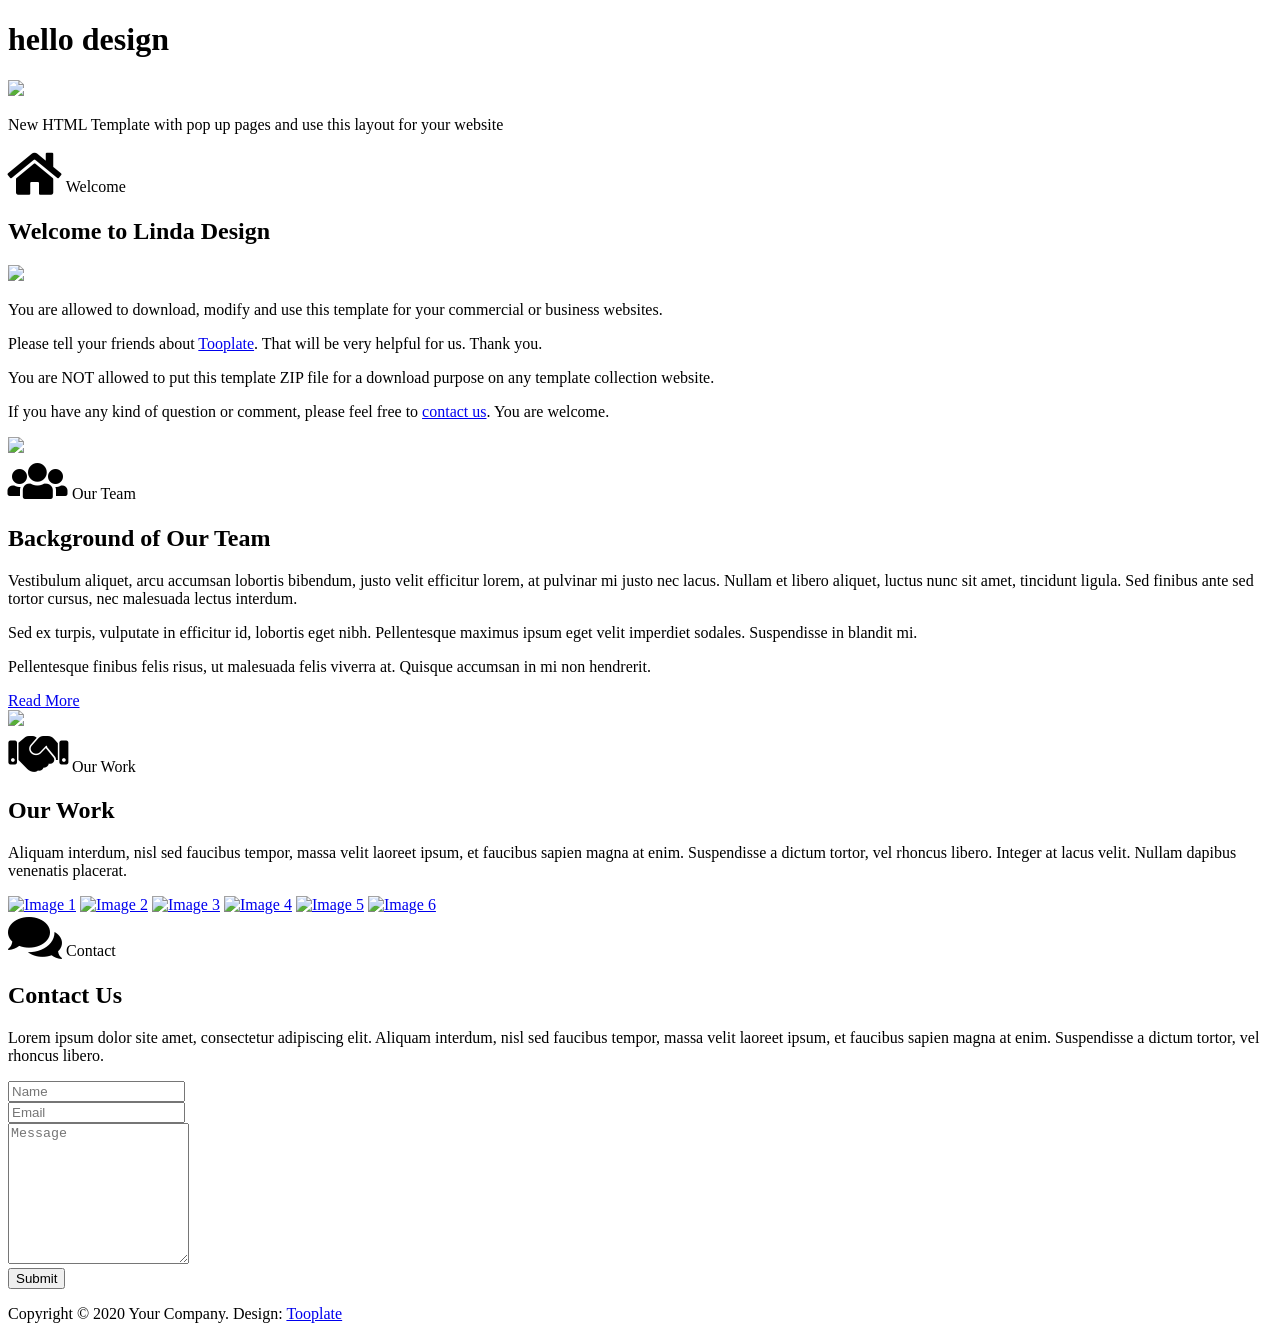
==== index.html @ 78872b26 "hi" ====
<!DOCTYPE html>
<html lang="en">
<head>
    <meta charset="utf-8">
    <meta name="viewport" content="width=device-width, initial-scale=1">

    <title>Pop HTML CSS Template</title>
<!--

Template 2097 Pop

https://www.tooplate.com/view/2097-pop

-->
    <!-- load CSS -->
    <link rel="stylesheet" href="https://fonts.googleapis.com/css?family=Open+Sans:300">  <!-- Google web font "Open Sans" -->
    <link rel="stylesheet" href="css/bootstrap.min.css">                                  <!-- https://getbootstrap.com/ -->
    <link rel="stylesheet" href="fontawesome/css/fontawesome-all.min.css">                <!-- https://fontawesome.com/ -->
    <link rel="stylesheet" type="text/css" href="slick/slick.css"/>                       <!-- http://kenwheeler.github.io/slick/ -->
    <link rel="stylesheet" type="text/css" href="slick/slick-theme.css"/>
    <link rel="stylesheet" href="css/tooplate-style.css">                               <!-- Templatemo style -->

    <script>document.documentElement.className="js";var supportsCssVars=function(){var e,t=document.createElement("style");return t.innerHTML="root: { --tmp-var: bold; }",document.head.appendChild(t),e=!!(window.CSS&&window.CSS.supports&&window.CSS.supports("font-weight","var(--tmp-var)")),t.parentNode.removeChild(t),e};supportsCssVars()||alert("Please view this in a modern browser such as latest version of Chrome or Microsoft Edge.");</script>
    
</head>

<body>
    <div id="tm-bg"></div>
    <div id="tm-wrap">
        <div class="tm-main-content">
            <div class="container tm-site-header-container">
                <div class="row">
                    <div class="col-sm-12 col-md-6 col-lg-6 col-md-col-xl-6 mb-md-0 mb-sm-4 mb-4 tm-site-header-col">
                        <div class="tm-site-header">
                            <h1 class="mb-4">hello design</h1>
                            <img src="img/underline.png" class="img-fluid mb-4">
                            <p>New HTML Template with pop up pages and use this layout for your website</p>        
                        </div>                        
                    </div>
                    <div class="col-sm-12 col-md-6 col-lg-6 col-xl-6">
                        <div class="content">
                            <div class="grid">
                                <div class="grid__item" id="home-link">
                                    <div class="product">
                                        <div class="tm-nav-link">
                                            <i class="fas fa-home fa-3x tm-nav-icon"></i>
                                            <span class="tm-nav-text">Welcome</span>
                                            <div class="product__bg"></div>        
                                        </div>                                    
                                        <div class="product__description">
                                            <div class="row mb-3">
                                                <div class="col-12">
                                                    <h2 class="tm-page-title">Welcome to Linda Design</h2>        
                                                </div>
                                            </div>                                        
                                            <div class="row">
                                                <div class="col-sm-12 col-md-6 col-lg-6 col-xl-6">
                                                    <img src="img/welcome-1.jpg" class="img-fluid mb-3">
                                                    <p>You are allowed to download, modify and use this template for your commercial or business websites. </p>
                                                    <p>Please tell your friends about <a rel="nofollow" href="https://fb.com/tooplate" target="_parent">Tooplate</a>. That will be very helpful for us. Thank you.</p>    
                                                </div>
                                                <div class="col-sm-12 col-md-6 col-lg-6 col-xl-6">
                                                    <p>You are NOT allowed to put this template ZIP file for a download purpose on any template collection website.</p>
                                                    <p>If you have any kind of question or comment, please feel free to <a rel="nofollow" href="https://www.tooplate.com/contact" target="_parent">contact us</a>. You are welcome.</p>
                                                    <img src="img/welcome-2.jpg" class="img-fluid">
                                                </div>                                        
                                            </div>
                                            
                                        </div>
                                    </div>
                                </div>

                                <div class="grid__item" id="team-link">
                                    <div class="product">
                                        <div class="tm-nav-link">
                                            <i class="fas fa-users fa-3x tm-nav-icon"></i>
                                            <span class="tm-nav-text">Our Team</span>
                                            <div class="product__bg"></div>            
                                        </div>                                     
                                        <div class="product__description">
                                            <div class="p-sm-4 p-2">
                                                <div class="row mb-3">
                                                    <div class="col-12">
                                                        <h2 class="tm-page-title">Background of Our Team</h2>        
                                                    </div>
                                                </div>
                                                <div class="row tm-reverse-sm">
                                                    <div class="col-sm-12 col-md-8 col-lg-8 col-xl-8">
                                                        <p class="mb-4">Vestibulum aliquet, arcu accumsan lobortis bibendum, justo velit efficitur lorem, at pulvinar mi justo nec lacus. Nullam et libero aliquet, luctus nunc sit amet, tincidunt ligula. Sed finibus ante sed tortor cursus, nec malesuada lectus interdum.</p>
                                                        <p class="mb-4">Sed ex turpis, vulputate in efficitur id, lobortis eget nibh. Pellentesque maximus ipsum eget velit imperdiet sodales. Suspendisse in blandit mi.</p>
                                                        <p class="mb-5">Pellentesque finibus felis risus, ut malesuada felis viverra at. Quisque accumsan in mi non hendrerit.</p>
                                                        <a href="#" class="btn tm-btn-gray">Read More</a>        
                                                    </div>                                                
                                                    <div class="col-sm-12 col-md-4 col-lg-4 col-xl-4 mb-lg-0 mb-sm-4 mb-4">
                                                        <img src="img/team.jpg" class="img-fluid">
                                                    </div>
                                                </div>
                                            </div>
                                        </div>
                                    </div>
                                </div>

                                <div class="grid__item">
                                    <div class="product">
                                        <div class="tm-nav-link">
                                            <i class="fas fa-handshake fa-3x tm-nav-icon"></i>
                                            <span class="tm-nav-text">Our Work</span>
                                            <div class="product__bg"></div>             
                                        </div>                                                                 
                                        <div class="product__description">
                                            <div class="p-sm-4 p-2">
                                                <div class="row mb-3">
                                                    <div class="col-12">
                                                        <h2 class="tm-page-title">Our Work</h2>        
                                                    </div>
                                                </div>
                                                <div class="row mb-3">
                                                    <div class="col-12">
                                                        <p>Aliquam interdum, nisl sed faucibus tempor, massa velit laoreet ipsum, et faucibus sapien magna at enim. Suspendisse a dictum tortor, vel rhoncus libero. Integer at lacus velit. Nullam dapibus venenatis placerat.</p>
                                                    </div>
                                                </div>
                                                <div class="row">
                                                    <div class="col-12">
                                                        <div class="p-sm-4 p-2 tm-img-container">
                                                            <div class="tm-img-slider" id="tmImgSlider">
                                                              <a href="#" class="tm-slider-img-link"><img src="img/gallery-img-01-tn.jpg" alt="Image 1" class="img-fluid tm-slider-img"></a>
                                                              <a href="#" class="tm-slider-img-link"><img src="img/gallery-img-02-tn.jpg" alt="Image 2" class="img-fluid tm-slider-img"></a>
                                                              <a href="#" class="tm-slider-img-link"><img src="img/gallery-img-03-tn.jpg" alt="Image 3" class="img-fluid tm-slider-img"></a>
                                                              <a href="#" class="tm-slider-img-link"><img src="img/gallery-img-04-tn.jpg" alt="Image 4" class="img-fluid tm-slider-img"></a>
                                                              <a href="#" class="tm-slider-img-link"><img src="img/gallery-img-05-tn.jpg" alt="Image 5" class="img-fluid tm-slider-img"></a>
                                                              <a href="#" class="tm-slider-img-link"><img src="img/gallery-img-06-tn.jpg" alt="Image 6" class="img-fluid tm-slider-img"></a>
                                                            </div>
                                                        </div>  
                                                    </div>
                                                </div>
                                            </div>
                                        </div>       
                                    </div>
                                </div>

                                <div class="grid__item">
                                    <div class="product">
                                        <div class="tm-nav-link">
                                            <i class="fas fa-comments fa-3x tm-nav-icon"></i>
                                            <span class="tm-nav-text">Contact</span>
                                            <div class="product__bg"></div>             
                                        </div>                                                              
                                        <div class="product__description">
                                            <div class="pt-sm-4 pb-sm-4 pl-sm-5 pr-sm-5 pt-2 pb-2 pl-3 pr-3">
                                                <div class="row mb-3">
                                                    <div class="col-12">
                                                        <h2 class="tm-page-title">Contact Us</h2>        
                                                    </div>
                                                </div>
                                                <div class="row mb-4">
                                                    <div class="col-12">
                                                        <p>Lorem ipsum dolor site amet, consectetur adipiscing elit. Aliquam interdum, nisl sed faucibus tempor, massa velit laoreet ipsum, et faucibus sapien magna at enim. Suspendisse a dictum tortor, vel rhoncus libero.</p>
                                                    </div>
                                                </div>
                                                <div class="row">
                                                    <div class="col-12">
                                                        <form action="index.html" method="post" class="contact-form">
                                                            <div class="row">
                                                                <div class="form-group col-md-6 col-lg-6 col-xl-6">
                                                                  <input type="text" id="contact_name" name="contact_name" class="form-control" placeholder="Name"  required/>
                                                                </div>
                                                                <div class="form-group col-md-6 col-lg-6 col-xl-6 tm-col-email">
                                                                  <input type="email" id="contact_email" name="contact_email" class="form-control" placeholder="Email"  required/>
                                                                </div>
                                                            </div>                                                        
                                                            <div class="form-group">
                                                              <textarea id="contact_message" name="contact_message" class="form-control" rows="9" placeholder="Message" required></textarea>
                                                            </div>
                                                            <button type="submit" class="btn btn-primary tm-btn-submit">Submit</button>
                                                        </form>
                                                    </div>
                                                </div>
                                            </div>                                            
                                        </div>
                                    </div>
                                </div>
                            </div> 
                        </div>                       
                    </div>
                </div>                
            </div>
            <footer>
                <p class="small tm-copyright-text">Copyright &copy; <span class="tm-current-year">2020</span> Your Company. 
                
                Design: <a rel="nofollow" href="https://www.tooplate.com" class="tm-text-highlight">Tooplate</a></p>
            </footer>
        </div> <!-- .tm-main-content -->  
    </div>
    <!-- load JS -->
    <script src="js/jquery-3.2.1.slim.min.js"></script>         <!-- https://jquery.com/ -->    
    <script src="slick/slick.min.js"></script>                  <!-- http://kenwheeler.github.io/slick/ -->  
    <script src="js/anime.min.js"></script>                     <!-- http://animejs.com/ -->
    <script src="js/main.js"></script>  
    <script>      

        function setupFooter() {
            var pageHeight = $('.tm-site-header-container').height() + $('footer').height() + 100;

            var main = $('.tm-main-content');

            if($(window).height() < pageHeight) {
                main.addClass('tm-footer-relative');
            }
            else {
                main.removeClass('tm-footer-relative');   
            }
        }

        /* DOM is ready
        ------------------------------------------------*/
        $(function(){

            setupFooter();

            $(window).resize(function(){
                setupFooter();
            });

            $('.tm-current-year').text(new Date().getFullYear());  // Update year in copyright           
        });

    </script>             

</body>
</html>
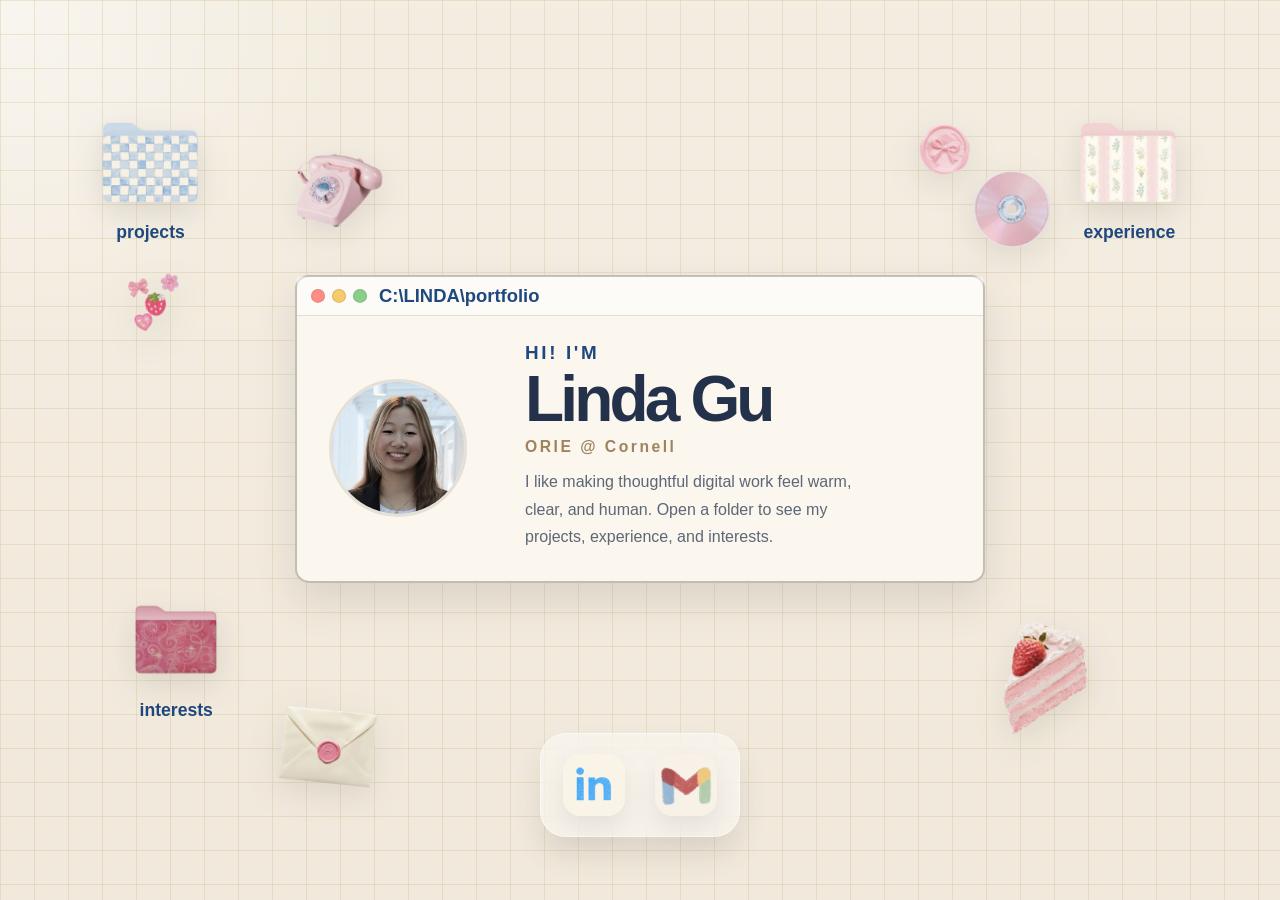
==== commit 617667ae: "initial save" ====
--- a/index.html
+++ b/index.html
@@ -1,230 +1,99 @@
-<!DOCTYPE html>
-<html lang="en">
-<head>
-    <meta charset="utf-8">
-    <meta name="viewport" content="width=device-width, initial-scale=1">
-
-    <title>Pop HTML CSS Template</title>
-<!--
-
-Template 2097 Pop
-
-https://www.tooplate.com/view/2097-pop
-
--->
-    <!-- load CSS -->
-    <link rel="stylesheet" href="https://fonts.googleapis.com/css?family=Open+Sans:300">  <!-- Google web font "Open Sans" -->
-    <link rel="stylesheet" href="css/bootstrap.min.css">                                  <!-- https://getbootstrap.com/ -->
-    <link rel="stylesheet" href="fontawesome/css/fontawesome-all.min.css">                <!-- https://fontawesome.com/ -->
-    <link rel="stylesheet" type="text/css" href="slick/slick.css"/>                       <!-- http://kenwheeler.github.io/slick/ -->
-    <link rel="stylesheet" type="text/css" href="slick/slick-theme.css"/>
-    <link rel="stylesheet" href="css/tooplate-style.css">                               <!-- Templatemo style -->
-
-    <script>document.documentElement.className="js";var supportsCssVars=function(){var e,t=document.createElement("style");return t.innerHTML="root: { --tmp-var: bold; }",document.head.appendChild(t),e=!!(window.CSS&&window.CSS.supports&&window.CSS.supports("font-weight","var(--tmp-var)")),t.parentNode.removeChild(t),e};supportsCssVars()||alert("Please view this in a modern browser such as latest version of Chrome or Microsoft Edge.");</script>
-    
-</head>
-
-<body>
-    <div id="tm-bg"></div>
-    <div id="tm-wrap">
-        <div class="tm-main-content">
-            <div class="container tm-site-header-container">
-                <div class="row">
-                    <div class="col-sm-12 col-md-6 col-lg-6 col-md-col-xl-6 mb-md-0 mb-sm-4 mb-4 tm-site-header-col">
-                        <div class="tm-site-header">
-                            <h1 class="mb-4">hello design</h1>
-                            <img src="img/underline.png" class="img-fluid mb-4">
-                            <p>New HTML Template with pop up pages and use this layout for your website</p>        
-                        </div>                        
-                    </div>
-                    <div class="col-sm-12 col-md-6 col-lg-6 col-xl-6">
-                        <div class="content">
-                            <div class="grid">
-                                <div class="grid__item" id="home-link">
-                                    <div class="product">
-                                        <div class="tm-nav-link">
-                                            <i class="fas fa-home fa-3x tm-nav-icon"></i>
-                                            <span class="tm-nav-text">Welcome</span>
-                                            <div class="product__bg"></div>        
-                                        </div>                                    
-                                        <div class="product__description">
-                                            <div class="row mb-3">
-                                                <div class="col-12">
-                                                    <h2 class="tm-page-title">Welcome to Linda Design</h2>        
-                                                </div>
-                                            </div>                                        
-                                            <div class="row">
-                                                <div class="col-sm-12 col-md-6 col-lg-6 col-xl-6">
-                                                    <img src="img/welcome-1.jpg" class="img-fluid mb-3">
-                                                    <p>You are allowed to download, modify and use this template for your commercial or business websites. </p>
-                                                    <p>Please tell your friends about <a rel="nofollow" href="https://fb.com/tooplate" target="_parent">Tooplate</a>. That will be very helpful for us. Thank you.</p>    
-                                                </div>
-                                                <div class="col-sm-12 col-md-6 col-lg-6 col-xl-6">
-                                                    <p>You are NOT allowed to put this template ZIP file for a download purpose on any template collection website.</p>
-                                                    <p>If you have any kind of question or comment, please feel free to <a rel="nofollow" href="https://www.tooplate.com/contact" target="_parent">contact us</a>. You are welcome.</p>
-                                                    <img src="img/welcome-2.jpg" class="img-fluid">
-                                                </div>                                        
-                                            </div>
-                                            
-                                        </div>
-                                    </div>
-                                </div>
-
-                                <div class="grid__item" id="team-link">
-                                    <div class="product">
-                                        <div class="tm-nav-link">
-                                            <i class="fas fa-users fa-3x tm-nav-icon"></i>
-                                            <span class="tm-nav-text">Our Team</span>
-                                            <div class="product__bg"></div>            
-                                        </div>                                     
-                                        <div class="product__description">
-                                            <div class="p-sm-4 p-2">
-                                                <div class="row mb-3">
-                                                    <div class="col-12">
-                                                        <h2 class="tm-page-title">Background of Our Team</h2>        
-                                                    </div>
-                                                </div>
-                                                <div class="row tm-reverse-sm">
-                                                    <div class="col-sm-12 col-md-8 col-lg-8 col-xl-8">
-                                                        <p class="mb-4">Vestibulum aliquet, arcu accumsan lobortis bibendum, justo velit efficitur lorem, at pulvinar mi justo nec lacus. Nullam et libero aliquet, luctus nunc sit amet, tincidunt ligula. Sed finibus ante sed tortor cursus, nec malesuada lectus interdum.</p>
-                                                        <p class="mb-4">Sed ex turpis, vulputate in efficitur id, lobortis eget nibh. Pellentesque maximus ipsum eget velit imperdiet sodales. Suspendisse in blandit mi.</p>
-                                                        <p class="mb-5">Pellentesque finibus felis risus, ut malesuada felis viverra at. Quisque accumsan in mi non hendrerit.</p>
-                                                        <a href="#" class="btn tm-btn-gray">Read More</a>        
-                                                    </div>                                                
-                                                    <div class="col-sm-12 col-md-4 col-lg-4 col-xl-4 mb-lg-0 mb-sm-4 mb-4">
-                                                        <img src="img/team.jpg" class="img-fluid">
-                                                    </div>
-                                                </div>
-                                            </div>
-                                        </div>
-                                    </div>
-                                </div>
-
-                                <div class="grid__item">
-                                    <div class="product">
-                                        <div class="tm-nav-link">
-                                            <i class="fas fa-handshake fa-3x tm-nav-icon"></i>
-                                            <span class="tm-nav-text">Our Work</span>
-                                            <div class="product__bg"></div>             
-                                        </div>                                                                 
-                                        <div class="product__description">
-                                            <div class="p-sm-4 p-2">
-                                                <div class="row mb-3">
-                                                    <div class="col-12">
-                                                        <h2 class="tm-page-title">Our Work</h2>        
-                                                    </div>
-                                                </div>
-                                                <div class="row mb-3">
-                                                    <div class="col-12">
-                                                        <p>Aliquam interdum, nisl sed faucibus tempor, massa velit laoreet ipsum, et faucibus sapien magna at enim. Suspendisse a dictum tortor, vel rhoncus libero. Integer at lacus velit. Nullam dapibus venenatis placerat.</p>
-                                                    </div>
-                                                </div>
-                                                <div class="row">
-                                                    <div class="col-12">
-                                                        <div class="p-sm-4 p-2 tm-img-container">
-                                                            <div class="tm-img-slider" id="tmImgSlider">
-                                                              <a href="#" class="tm-slider-img-link"><img src="img/gallery-img-01-tn.jpg" alt="Image 1" class="img-fluid tm-slider-img"></a>
-                                                              <a href="#" class="tm-slider-img-link"><img src="img/gallery-img-02-tn.jpg" alt="Image 2" class="img-fluid tm-slider-img"></a>
-                                                              <a href="#" class="tm-slider-img-link"><img src="img/gallery-img-03-tn.jpg" alt="Image 3" class="img-fluid tm-slider-img"></a>
-                                                              <a href="#" class="tm-slider-img-link"><img src="img/gallery-img-04-tn.jpg" alt="Image 4" class="img-fluid tm-slider-img"></a>
-                                                              <a href="#" class="tm-slider-img-link"><img src="img/gallery-img-05-tn.jpg" alt="Image 5" class="img-fluid tm-slider-img"></a>
-                                                              <a href="#" class="tm-slider-img-link"><img src="img/gallery-img-06-tn.jpg" alt="Image 6" class="img-fluid tm-slider-img"></a>
-                                                            </div>
-                                                        </div>  
-                                                    </div>
-                                                </div>
-                                            </div>
-                                        </div>       
-                                    </div>
-                                </div>
-
-                                <div class="grid__item">
-                                    <div class="product">
-                                        <div class="tm-nav-link">
-                                            <i class="fas fa-comments fa-3x tm-nav-icon"></i>
-                                            <span class="tm-nav-text">Contact</span>
-                                            <div class="product__bg"></div>             
-                                        </div>                                                              
-                                        <div class="product__description">
-                                            <div class="pt-sm-4 pb-sm-4 pl-sm-5 pr-sm-5 pt-2 pb-2 pl-3 pr-3">
-                                                <div class="row mb-3">
-                                                    <div class="col-12">
-                                                        <h2 class="tm-page-title">Contact Us</h2>        
-                                                    </div>
-                                                </div>
-                                                <div class="row mb-4">
-                                                    <div class="col-12">
-                                                        <p>Lorem ipsum dolor site amet, consectetur adipiscing elit. Aliquam interdum, nisl sed faucibus tempor, massa velit laoreet ipsum, et faucibus sapien magna at enim. Suspendisse a dictum tortor, vel rhoncus libero.</p>
-                                                    </div>
-                                                </div>
-                                                <div class="row">
-                                                    <div class="col-12">
-                                                        <form action="index.html" method="post" class="contact-form">
-                                                            <div class="row">
-                                                                <div class="form-group col-md-6 col-lg-6 col-xl-6">
-                                                                  <input type="text" id="contact_name" name="contact_name" class="form-control" placeholder="Name"  required/>
-                                                                </div>
-                                                                <div class="form-group col-md-6 col-lg-6 col-xl-6 tm-col-email">
-                                                                  <input type="email" id="contact_email" name="contact_email" class="form-control" placeholder="Email"  required/>
-                                                                </div>
-                                                            </div>                                                        
-                                                            <div class="form-group">
-                                                              <textarea id="contact_message" name="contact_message" class="form-control" rows="9" placeholder="Message" required></textarea>
-                                                            </div>
-                                                            <button type="submit" class="btn btn-primary tm-btn-submit">Submit</button>
-                                                        </form>
-                                                    </div>
-                                                </div>
-                                            </div>                                            
-                                        </div>
-                                    </div>
-                                </div>
-                            </div> 
-                        </div>                       
-                    </div>
-                </div>                
-            </div>
-            <footer>
-                <p class="small tm-copyright-text">Copyright &copy; <span class="tm-current-year">2020</span> Your Company. 
-                
-                Design: <a rel="nofollow" href="https://www.tooplate.com" class="tm-text-highlight">Tooplate</a></p>
-            </footer>
-        </div> <!-- .tm-main-content -->  
-    </div>
-    <!-- load JS -->
-    <script src="js/jquery-3.2.1.slim.min.js"></script>         <!-- https://jquery.com/ -->    
-    <script src="slick/slick.min.js"></script>                  <!-- http://kenwheeler.github.io/slick/ -->  
-    <script src="js/anime.min.js"></script>                     <!-- http://animejs.com/ -->
-    <script src="js/main.js"></script>  
-    <script>      
-
-        function setupFooter() {
-            var pageHeight = $('.tm-site-header-container').height() + $('footer').height() + 100;
-
-            var main = $('.tm-main-content');
-
-            if($(window).height() < pageHeight) {
-                main.addClass('tm-footer-relative');
-            }
-            else {
-                main.removeClass('tm-footer-relative');   
-            }
-        }
-
-        /* DOM is ready
-        ------------------------------------------------*/
-        $(function(){
-
-            setupFooter();
-
-            $(window).resize(function(){
-                setupFooter();
-            });
-
-            $('.tm-current-year').text(new Date().getFullYear());  // Update year in copyright           
-        });
-
-    </script>             
-
-</body>
-</html>+<!DOCTYPE html>
+<html lang="en">
+<head>
+  <meta charset="utf-8">
+  <meta name="viewport" content="width=device-width, initial-scale=1">
+  <title>Linda Gu | Desktop Portfolio</title>
+  <meta name="description" content="A desktop-inspired portfolio homepage for Linda Gu.">
+  <link rel="preconnect" href="https://fonts.googleapis.com">
+  <link rel="preconnect" href="https://fonts.gstatic.com" crossorigin>
+  <link href="https://fonts.googleapis.com/css2?family=Caveat:wght@500;700&display=swap" rel="stylesheet">
+  <link rel="stylesheet" href="fontawesome/css/fontawesome-all.min.css">
+  <link rel="stylesheet" href="site.css">
+</head>
+<body class="page-home">
+  <main class="desktop-shell">
+    <section class="desktop-board">
+      <div class="desktop-grid" aria-hidden="true"></div>
+
+      <a class="desktop-folder projects-folder" href="projects.html">
+        <img class="folder-illustration" src="assets/folder-projects.png" alt="">
+        <span class="folder-name">projects</span>
+      </a>
+
+      <a class="desktop-folder experience-folder" href="experience.html">
+        <img class="folder-illustration" src="assets/folder-experience.png" alt="">
+        <span class="folder-name">experience</span>
+      </a>
+
+      <a class="desktop-folder interests-folder" href="interests.html">
+        <img class="folder-illustration" src="assets/folder-interests.png" alt="">
+        <span class="folder-name">interests</span>
+      </a>
+
+      <section class="hero-window" aria-label="Profile window">
+        <div class="window-bar home-window-bar">
+          <div class="window-controls" aria-hidden="true">
+            <span class="control close"></span>
+            <span class="control minimize"></span>
+            <span class="control maximize"></span>
+          </div>
+          <div class="window-path">C:\LINDA\portfolio</div>
+        </div>
+
+        <div class="hero-window-body">
+          <div class="profile-photo">
+            <div class="profile-photo-art">
+              <img src="assets/headshot-crop.jpg" alt="Linda Gu headshot">
+            </div>
+          </div>
+
+          <div class="hero-copy">
+            <p class="eyebrow">hi! i'm</p>
+            <h1>Linda Gu</h1>
+            <p class="role-line">ORIE @ Cornell</p>
+            <p class="hero-text">
+              I like making thoughtful digital work feel warm, clear, and human. Open a folder to see my projects,
+              experience, and interests.
+            </p>
+          </div>
+        </div>
+      </section>
+
+      <div class="sticker-hover sticker-one">
+        <img class="custom-sticker" src="assets/sticker-phone.png" alt="">
+      </div>
+      <div class="sticker-hover sticker-two">
+        <img class="custom-sticker" src="assets/sticker-cd.png" alt="">
+      </div>
+      <div class="sticker-hover sticker-three">
+        <img class="custom-sticker" src="assets/sticker-cake.png" alt="">
+      </div>
+      <div class="sticker-hover sticker-four">
+        <img class="custom-sticker" src="assets/icon-sticker.png" alt="">
+      </div>
+      <div class="sticker-hover sticker-five">
+        <img class="custom-sticker" src="assets/sticker-envelope.png" alt="">
+      </div>
+      <div class="sticker-hover sticker-six">
+        <img class="custom-sticker" src="assets/sticker-patchset.png" alt="">
+      </div>
+
+      <nav class="desktop-dock" aria-label="Social links">
+        <a class="dock-app icon-linkedin" href="https://www.linkedin.com/in/lg647/" target="_blank" rel="noreferrer" aria-label="LinkedIn">
+          <span class="app-tile">
+            <img src="assets/linkedin.jpg" alt="">
+          </span>
+          <span class="sr-only">LinkedIn</span>
+        </a>
+        <a class="dock-app icon-gmail" href="mailto:lg647@cornell.edu" aria-label="Gmail">
+          <span class="app-tile">
+            <img src="assets/gmail.jpg" alt="">
+          </span>
+          <span class="sr-only">Gmail</span>
+        </a>
+      </nav>
+    </section>
+  </main>
+</body>
+</html>
--- a/site.css
+++ b/site.css
@@ -0,0 +1,798 @@
+:root {
+  --bg: #f1e9db;
+  --paper: #fbf6ee;
+  --paper-soft: rgba(255, 251, 245, 0.8);
+  --ink: #24314a;
+  --soft-ink: #5d6777;
+  --path-blue: #1f487e;
+  --line: rgba(53, 64, 86, 0.14);
+  --shadow: 0 18px 40px rgba(76, 72, 64, 0.14);
+  --shadow-soft: 0 12px 24px rgba(76, 72, 64, 0.1);
+  --radius-lg: 18px;
+  --radius-md: 14px;
+  --display-font: "Fields", "Avenir Next", "Trebuchet MS", sans-serif;
+  --body-font: "Proxima Soft", "Avenir Next", "Nunito Sans", sans-serif;
+  --script-font: var(--body-font);
+}
+
+* {
+  box-sizing: border-box;
+}
+
+html,
+body {
+  margin: 0;
+  min-height: 100%;
+}
+
+body {
+  color: var(--ink);
+  font-family: var(--body-font);
+  background: var(--bg);
+}
+
+body.page-home {
+  height: 100vh;
+  overflow: hidden;
+}
+
+a {
+  color: inherit;
+  text-decoration: none;
+}
+
+.sr-only {
+  position: absolute;
+  width: 1px;
+  height: 1px;
+  padding: 0;
+  margin: -1px;
+  overflow: hidden;
+  clip: rect(0, 0, 0, 0);
+  white-space: nowrap;
+  border: 0;
+}
+
+.desktop-shell,
+.desktop-board {
+  min-height: 100vh;
+}
+
+.desktop-board {
+  position: relative;
+  overflow: hidden;
+  background:
+    radial-gradient(circle at top left, rgba(255, 255, 255, 0.48), transparent 22%),
+    linear-gradient(180deg, rgba(255, 255, 255, 0.18), rgba(255, 255, 255, 0)),
+    var(--bg);
+}
+
+.desktop-grid {
+  position: absolute;
+  inset: 0;
+  background-image:
+    linear-gradient(rgba(205, 185, 136, 0.34) 1px, transparent 1px),
+    linear-gradient(90deg, rgba(205, 185, 136, 0.34) 1px, transparent 1px);
+  background-size: 34px 34px;
+  opacity: 0.9;
+  pointer-events: none;
+}
+
+.desktop-folder {
+  position: absolute;
+  z-index: 2;
+  display: grid;
+  gap: 2px;
+  justify-items: center;
+  width: 122px;
+  transition: transform 180ms ease;
+}
+
+.desktop-folder:hover,
+.desktop-folder:focus-visible {
+  transform: translateY(-6px) scale(1.01);
+  outline: none;
+}
+
+.projects-folder {
+  top: 11.5vh;
+  left: 7vw;
+}
+
+.experience-folder {
+  top: 11.5vh;
+  right: 7vw;
+}
+
+.interests-folder {
+  left: 9vw;
+  bottom: 20vh;
+}
+
+.folder-illustration {
+  width: 118px;
+  height: auto;
+  display: block;
+  filter: drop-shadow(0 10px 15px rgba(70, 65, 57, 0.14));
+}
+
+.folder-name {
+  color: var(--path-blue);
+  font-family: var(--body-font);
+  font-weight: 600;
+  font-size: 1.1rem;
+  line-height: 1;
+}
+
+.hero-window {
+  position: absolute;
+  top: 49%;
+  left: 50%;
+  z-index: 3;
+  width: min(690px, calc(100vw - 300px));
+  transform: translate(-50%, -54%);
+  border: 2px solid rgba(93, 90, 78, 0.36);
+  border-radius: 14px;
+  background: var(--paper);
+  box-shadow: var(--shadow);
+}
+
+.window-bar {
+  display: flex;
+  align-items: center;
+  gap: 12px;
+  padding: 10px 14px;
+  border-bottom: 1px solid rgba(93, 90, 78, 0.18);
+}
+
+.home-window-bar,
+.content-head {
+  background: rgba(255, 255, 255, 0.55);
+}
+
+.window-controls {
+  display: flex;
+  align-items: center;
+  gap: 7px;
+}
+
+.control {
+  width: 14px;
+  height: 14px;
+  border-radius: 50%;
+  border: 1px solid rgba(83, 79, 71, 0.18);
+  display: inline-block;
+}
+
+.control.close {
+  background: #ff8d83;
+}
+
+.control.minimize {
+  background: #f7cb69;
+}
+
+.control.maximize {
+  background: #88cf8a;
+}
+
+.control-link {
+  line-height: 0;
+}
+
+.window-path,
+.section-kicker {
+  color: var(--path-blue);
+  font-family: var(--body-font);
+}
+
+.window-path {
+  flex: 1;
+  font-size: 1.15rem;
+  line-height: 1;
+  font-weight: 700;
+}
+
+.hero-window-body {
+  display: grid;
+  grid-template-columns: 168px 1fr;
+  gap: 28px;
+  align-items: center;
+  padding: 28px 32px 30px;
+}
+
+.profile-photo-art {
+  width: 138px;
+  height: 138px;
+  border-radius: 50%;
+  border: 3px solid rgba(70, 64, 55, 0.12);
+  overflow: hidden;
+  box-shadow: inset 0 -18px 26px rgba(0, 0, 0, 0.06);
+}
+
+.profile-photo-art img {
+  width: 100%;
+  height: 100%;
+  object-fit: cover;
+  object-position: center 24%;
+  display: block;
+}
+
+.hero-copy {
+  font-family: var(--body-font);
+}
+
+.eyebrow {
+  margin: 0;
+  font-family: var(--body-font);
+  font-size: 1.18rem;
+  font-weight: 700;
+  line-height: 1;
+  color: var(--path-blue);
+  text-transform: uppercase;
+  letter-spacing: 0.14em;
+}
+
+h1,
+.page-title,
+.card-title {
+  font-family: var(--display-font);
+}
+
+.hero-copy h1 {
+  margin: 6px 0 8px;
+  font-size: clamp(3.3rem, 5vw, 4.8rem);
+  line-height: 0.95;
+  letter-spacing: -0.06em;
+}
+
+.role-line {
+  margin: 0 0 12px;
+  color: #9e845d;
+  font-family: var(--body-font);
+  font-size: 0.98rem;
+  font-weight: 700;
+  letter-spacing: 0.16em;
+}
+
+.hero-text,
+.card-meta,
+.info-card p,
+.project-card p,
+.resume-card p,
+.interest-card p,
+.bullet-list,
+.meta-note {
+  font-family: var(--body-font);
+}
+
+.hero-text {
+  margin: 0;
+  max-width: 38ch;
+  color: var(--soft-ink);
+  font-size: 1rem;
+  line-height: 1.72;
+}
+
+.custom-sticker {
+  display: block;
+  max-width: 100%;
+  max-height: 100%;
+  object-fit: contain;
+  pointer-events: none;
+  filter: drop-shadow(0 10px 16px rgba(62, 58, 49, 0.12));
+}
+
+.sticker-hover {
+  position: absolute;
+  z-index: 1;
+  transition: transform 180ms ease, filter 180ms ease;
+}
+
+.sticker-hover::before,
+.sticker-hover::after {
+  content: "✦";
+  position: absolute;
+  color: rgba(255, 190, 218, 0.9);
+  font-size: 0.95rem;
+  opacity: 0;
+  transform: scale(0.6);
+  transition: opacity 180ms ease, transform 180ms ease;
+  pointer-events: none;
+}
+
+.sticker-hover::before {
+  top: -8px;
+  right: 10px;
+}
+
+.sticker-hover::after {
+  bottom: -8px;
+  left: 8px;
+}
+
+.sticker-hover:hover {
+  transform: translateY(-5px) rotate(3deg);
+  filter: drop-shadow(0 14px 20px rgba(77, 71, 58, 0.16));
+}
+
+.sticker-hover:hover::before,
+.sticker-hover:hover::after {
+  opacity: 1;
+  transform: scale(1);
+}
+
+.sticker-one {
+  top: 17vh;
+  left: 23vw;
+  width: 90px;
+  transform: rotate(-9deg);
+}
+
+.sticker-two {
+  top: 19vh;
+  right: 18vw;
+  width: 76px;
+  transform: rotate(7deg);
+}
+
+.sticker-three {
+  bottom: 19vh;
+  right: 15vw;
+  width: 88px;
+  transform: rotate(-8deg);
+}
+
+.sticker-four {
+  top: 12vh;
+  right: 23vw;
+  width: 82px;
+  transform: rotate(10deg);
+}
+
+.sticker-five {
+  bottom: 13vh;
+  left: 22vw;
+  width: 92px;
+  transform: rotate(6deg);
+}
+
+.sticker-six {
+  top: 28vh;
+  left: 8vw;
+  width: 78px;
+  transform: rotate(-10deg);
+}
+
+.desktop-dock {
+  position: absolute;
+  left: 50%;
+  bottom: 7vh;
+  z-index: 4;
+  transform: translateX(-50%);
+  display: flex;
+  align-items: center;
+  justify-content: center;
+  gap: 14px;
+  padding: 12px 14px;
+  border: 1px solid rgba(255, 255, 255, 0.5);
+  border-radius: 26px;
+  background: rgba(255, 255, 255, 0.42);
+  backdrop-filter: blur(16px);
+  box-shadow: 0 18px 28px rgba(75, 71, 64, 0.12);
+}
+
+.dock-app {
+  display: grid;
+  place-items: center;
+  width: 78px;
+  height: 78px;
+  transition: transform 180ms ease;
+}
+
+.dock-app:hover,
+.dock-app:focus-visible {
+  transform: translateY(-6px);
+  outline: none;
+}
+
+.app-tile {
+  width: 62px;
+  height: 62px;
+  border-radius: 18px;
+  display: grid;
+  place-items: center;
+  overflow: hidden;
+  box-shadow: var(--shadow-soft);
+}
+
+.app-tile img {
+  width: 100%;
+  height: 100%;
+  object-fit: cover;
+  display: block;
+}
+
+.subpage {
+  min-height: 100vh;
+  padding: 36px 18px 42px;
+  background: var(--bg);
+}
+
+.page-wrap {
+  width: min(1040px, 100%);
+  margin: 0 auto;
+}
+
+.content-window {
+  border: 2px solid rgba(93, 90, 78, 0.28);
+  border-radius: 14px;
+  overflow: hidden;
+  background: var(--paper);
+  box-shadow: var(--shadow);
+}
+
+.content-head {
+  display: flex;
+  align-items: center;
+  gap: 12px;
+  padding: 10px 14px;
+  border-bottom: 1px solid rgba(93, 90, 78, 0.16);
+}
+
+.content-path {
+  display: flex;
+  align-items: center;
+  gap: 12px;
+  width: 100%;
+}
+
+.content-body {
+  padding: 28px;
+}
+
+.section-kicker {
+  margin: 0 0 8px;
+  font-size: 1.6rem;
+}
+
+.page-title {
+  margin: 0;
+  color: var(--ink);
+  font-size: clamp(2.4rem, 4vw, 4rem);
+  line-height: 0.96;
+  letter-spacing: -0.05em;
+}
+
+.intro-row,
+.resume-layout,
+.card-grid {
+  display: grid;
+  grid-template-columns: repeat(2, minmax(0, 1fr));
+  gap: 18px;
+  margin-top: 20px;
+}
+
+.tab-strip {
+  display: flex;
+  flex-wrap: wrap;
+  align-items: flex-end;
+  gap: 6px;
+  padding: 10px 16px 0;
+  background: rgba(255, 255, 255, 0.3);
+  border-bottom: 1px solid rgba(93, 90, 78, 0.14);
+}
+
+.tab-button {
+  position: relative;
+  border: 1px solid rgba(53, 64, 86, 0.12);
+  border-bottom: 0;
+  border-radius: 12px 12px 0 0;
+  background: rgba(243, 239, 232, 0.92);
+  color: #56657c;
+  font-family: var(--body-font);
+  font-size: 0.92rem;
+  font-weight: 700;
+  padding: 10px 16px 11px;
+  cursor: pointer;
+  transition: background 160ms ease, color 160ms ease, transform 160ms ease, box-shadow 160ms ease;
+  box-shadow: 0 -1px 0 rgba(255, 255, 255, 0.38) inset;
+}
+
+.tab-button:hover,
+.tab-button:focus-visible {
+  background: rgba(255, 255, 255, 0.95);
+  color: var(--path-blue);
+  outline: none;
+}
+
+.tab-button.is-active {
+  background: var(--paper);
+  color: var(--path-blue);
+  transform: translateY(1px);
+  box-shadow: 0 -1px 0 rgba(255, 255, 255, 0.78) inset;
+  z-index: 1;
+}
+
+.tab-button.is-active::after {
+  content: "";
+  position: absolute;
+  left: 0;
+  right: 0;
+  bottom: -1px;
+  height: 2px;
+  background: var(--paper);
+}
+
+.tab-panel[hidden] {
+  display: none;
+}
+
+.single-tab-grid {
+  margin-top: 8px;
+}
+
+.timeline-layout {
+  display: grid;
+  gap: 16px;
+  margin-top: 8px;
+}
+
+.timeline-entry {
+  display: grid;
+  grid-template-columns: 42px 1fr;
+  gap: 12px;
+  align-items: stretch;
+}
+
+.timeline-rail {
+  position: relative;
+  display: flex;
+  justify-content: center;
+}
+
+.timeline-dot {
+  width: 14px;
+  height: 14px;
+  border-radius: 50%;
+  background: var(--path-blue);
+  box-shadow: 0 0 0 6px rgba(31, 72, 126, 0.12);
+  margin-top: 22px;
+  z-index: 1;
+}
+
+.timeline-line {
+  position: absolute;
+  top: 38px;
+  bottom: -18px;
+  width: 2px;
+  background: rgba(31, 72, 126, 0.22);
+}
+
+.timeline-content {
+  min-height: 100%;
+}
+
+.education-layout {
+  display: grid;
+  gap: 18px;
+  margin-top: 8px;
+}
+
+.education-main {
+  display: grid;
+  grid-template-columns: 118px 1fr;
+  gap: 18px;
+  align-items: center;
+}
+
+.education-icon {
+  width: 100%;
+  height: auto;
+  object-fit: contain;
+}
+
+.books-icon {
+  max-width: 110px;
+}
+
+.snoopy-icon {
+  max-width: 92px;
+}
+
+.skills-grid {
+  grid-template-columns: repeat(2, minmax(0, 1fr));
+}
+
+.project-card-decorated {
+  position: relative;
+  overflow: hidden;
+}
+
+.project-corner-icon {
+  position: absolute;
+  right: 14px;
+  bottom: 14px;
+  object-fit: contain;
+  opacity: 0.95;
+  transition: transform 160ms ease, filter 160ms ease;
+  pointer-events: none;
+}
+
+.project-card-decorated:hover .project-corner-icon {
+  transform: translateY(-3px) rotate(4deg);
+  filter: drop-shadow(0 8px 10px rgba(81, 73, 60, 0.16));
+}
+
+.icon-dice {
+  width: 58px;
+}
+
+.icon-basketball {
+  width: 62px;
+}
+
+.icon-money {
+  width: 88px;
+  right: 10px;
+  bottom: 10px;
+}
+
+.info-card,
+.project-card,
+.resume-card,
+.interest-card,
+.project-card1,
+.project-card2 {
+  padding: 20px;
+  border: 1px solid var(--line);
+  border-radius: var(--radius-lg);
+  background: var(--paper-soft);
+  box-shadow: var(--shadow-soft);
+}
+
+.project-card1,
+.project-card2 {
+  background: var(--paper-soft);
+}
+
+.card-title {
+  margin: 0 0 8px;
+  font-size: 1.16rem;
+}
+
+.card-meta {
+  margin: 0 0 12px;
+  color: #9c855f;
+  font-size: 0.92rem;
+  font-weight: 700;
+  letter-spacing: 0.08em;
+}
+
+.pill-row {
+  display: flex;
+  flex-wrap: wrap;
+  gap: 10px;
+  margin-top: 14px;
+}
+
+.pill,
+.meta-note {
+  font-family: var(--body-font);
+}
+
+.pill {
+  display: inline-flex;
+  align-items: center;
+  padding: 8px 12px;
+  border-radius: 999px;
+  background: rgba(255, 255, 255, 0.66);
+  border: 1px solid rgba(86, 78, 67, 0.12);
+  font-size: 1.15rem;
+}
+
+.bullet-list {
+  margin: 12px 0 0;
+  padding-left: 18px;
+  color: var(--soft-ink);
+  line-height: 1.7;
+}
+
+.bullet-list li + li {
+  margin-top: 8px;
+}
+
+.meta-note {
+  margin: 18px 0 0;
+  color: var(--path-blue);
+  font-size: 1.35rem;
+}
+
+@media (max-width: 980px) {
+  body.page-home {
+    height: auto;
+    overflow: auto;
+  }
+
+  .desktop-board {
+    min-height: 980px;
+    padding: 24px 16px 132px;
+    display: grid;
+    gap: 18px;
+    justify-items: center;
+  }
+
+  .desktop-folder,
+  .projects-folder,
+  .experience-folder,
+  .interests-folder {
+    position: static;
+  }
+
+  .hero-window {
+    position: static;
+    width: min(720px, 100%);
+    transform: none;
+  }
+
+  .hero-window-body,
+  .intro-row,
+  .resume-layout,
+  .card-grid {
+    grid-template-columns: 1fr;
+  }
+
+  .desktop-dock {
+    position: static;
+    transform: none;
+  }
+
+  .launch-window,
+  .sticker-hover {
+    display: none;
+  }
+
+  .education-main,
+  .skills-grid,
+  .timeline-entry {
+    grid-template-columns: 1fr;
+  }
+
+  .timeline-rail {
+    display: none;
+  }
+}
+
+@media (max-width: 640px) {
+  .hero-window-body,
+  .content-body {
+    padding: 20px;
+  }
+
+  .hero-window-body {
+    gap: 18px;
+  }
+
+  .hero-copy h1 {
+    font-size: 2.8rem;
+  }
+
+  .window-path {
+    font-size: 1.1rem;
+  }
+
+  .desktop-dock {
+    gap: 10px;
+    padding: 12px;
+  }
+
+  .dock-app {
+    width: 68px;
+    height: 68px;
+  }
+
+  .app-tile {
+    width: 54px;
+    height: 54px;
+  }
+}
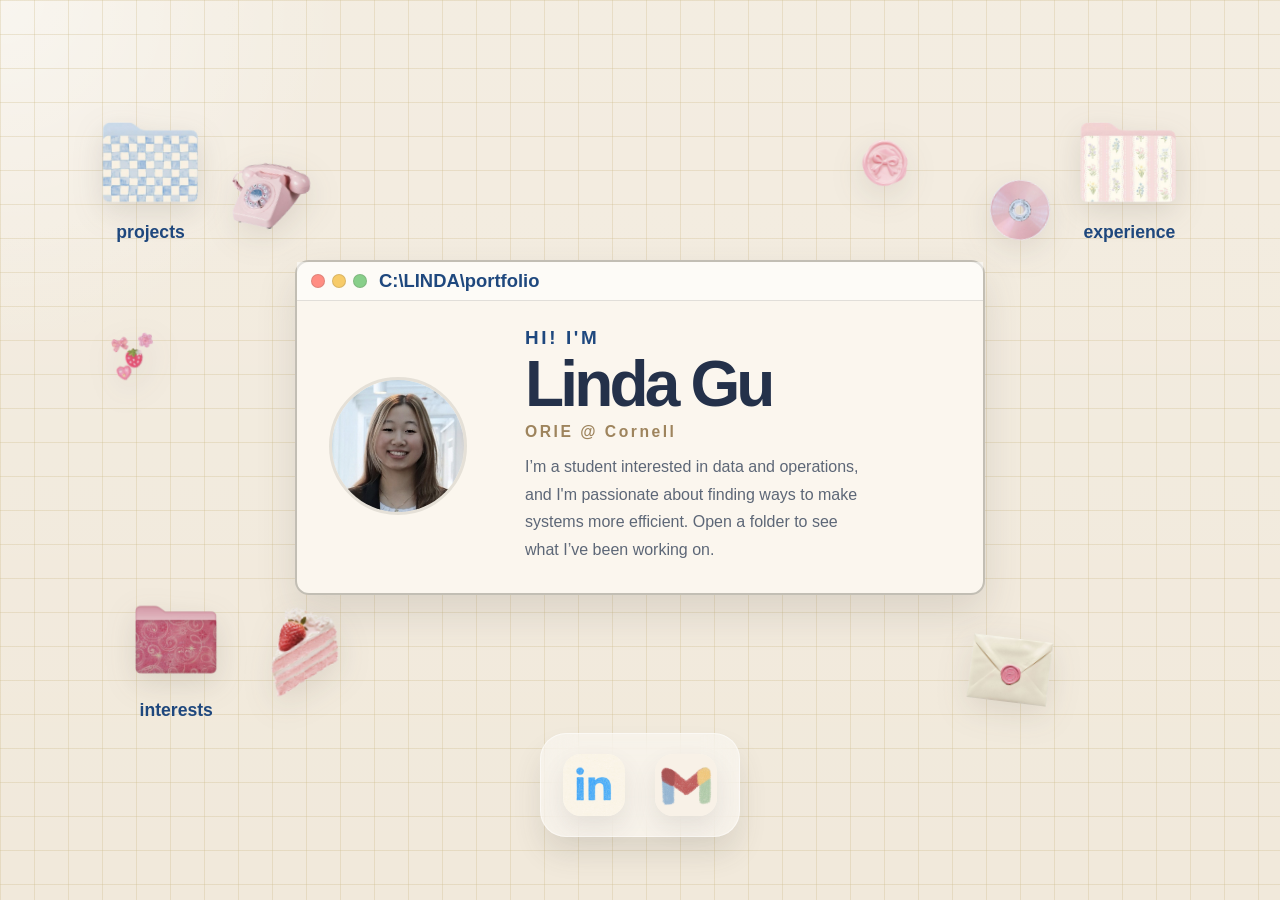
==== commit 6ab2404e: "final" ====
--- a/index.html
+++ b/index.html
@@ -5,6 +5,7 @@
   <meta name="viewport" content="width=device-width, initial-scale=1">
   <title>Linda Gu | Desktop Portfolio</title>
   <meta name="description" content="A desktop-inspired portfolio homepage for Linda Gu.">
+  <link rel="icon" type="image/png" href="assets/favicon-cards.png">
   <link rel="preconnect" href="https://fonts.googleapis.com">
   <link rel="preconnect" href="https://fonts.gstatic.com" crossorigin>
   <link href="https://fonts.googleapis.com/css2?family=Caveat:wght@500;700&display=swap" rel="stylesheet">
@@ -53,9 +54,7 @@
             <h1>Linda Gu</h1>
             <p class="role-line">ORIE @ Cornell</p>
             <p class="hero-text">
-              I like making thoughtful digital work feel warm, clear, and human. Open a folder to see my projects,
-              experience, and interests.
-            </p>
+              I’m a student interested in data and operations, and I'm passionate about finding ways to make systems more efficient. Open a folder to see what I’ve been working on. </p>
           </div>
         </div>
       </section>
--- a/site.css
+++ b/site.css
@@ -323,45 +323,87 @@
 }
 
 .sticker-one {
-  top: 17vh;
-  left: 23vw;
-  width: 90px;
-  transform: rotate(-9deg);
+  top: 18vh;
+  left: 18vw;
+  width: 82px;
+  transform: rotate(-11deg);
 }
 
 .sticker-two {
-  top: 19vh;
+  top: 20vh;
   right: 18vw;
+  width: 60px;
+  transform: rotate(9deg);
+}
+
+.sticker-three {
+  bottom: 23vh;
+  left: 21vw;
+  width: 70px;
+  transform: rotate(-7deg);
+}
+
+.sticker-four {
+  top: 14vh;
+  right: 28vw;
+  width: 74px;
+  transform: rotate(8deg);
+}
+
+.sticker-five {
+  bottom: 22vh;
+  right: 18vw;
+  width: 80px;
+  transform: rotate(7deg);
+}
+
+.sticker-six {
+  top: 35vh;
+  left: 7vw;
+  width: 64px;
+  transform: rotate(-10deg);
+}
+
+.sticker-seven {
+  top: 18vh;
+  left: 18vw;
+  width: 74px;
+  transform: rotate(13deg);
+}
+
+.sticker-eight {
+  top: 24vh;
+  right: 16vw;
+  width: 60px;
+  transform: rotate(-8deg);
+}
+
+.sticker-nine {
+  bottom: 24vh;
+  left: 21vw;
+  width: 62px;
+  transform: rotate(9deg);
+}
+
+.sticker-ten {
+  top: 18vh;
+  right: 20vw;
+  width: 68px;
+  transform: rotate(-12deg);
+}
+
+.sticker-eleven {
+  bottom: 22vh;
+  right: 17vw;
   width: 76px;
-  transform: rotate(7deg);
-}
-
-.sticker-three {
-  bottom: 19vh;
-  right: 15vw;
-  width: 88px;
-  transform: rotate(-8deg);
-}
-
-.sticker-four {
-  top: 12vh;
-  right: 23vw;
-  width: 82px;
-  transform: rotate(10deg);
-}
-
-.sticker-five {
-  bottom: 13vh;
-  left: 22vw;
-  width: 92px;
-  transform: rotate(6deg);
-}
-
-.sticker-six {
-  top: 28vh;
-  left: 8vw;
-  width: 78px;
-  transform: rotate(-10deg);
+  transform: rotate(4deg);
+}
+
+.sticker-twelve {
+  top: 33vh;
+  left: 6vw;
+  width: 62px;
+  transform: rotate(-11deg);
 }
 
 .desktop-dock {
@@ -579,11 +621,19 @@
   margin-top: 8px;
 }
 
+.education-layout .resume-card {
+  min-height: 188px;
+}
+
 .education-main {
   display: grid;
   grid-template-columns: 118px 1fr;
   gap: 18px;
   align-items: center;
+}
+
+.education-photo-card {
+  grid-template-columns: 118px 1fr;
 }
 
 .education-icon {
@@ -593,11 +643,37 @@
 }
 
 .books-icon {
-  max-width: 110px;
+  max-width: 118px;
 }
 
 .snoopy-icon {
   max-width: 92px;
+}
+
+.education-inline-icon {
+  width: 92px;
+  height: auto;
+  justify-self: center;
+}
+
+.education-photo-wrap {
+  width: 100%;
+  height: 100%;
+  min-height: 240px;
+  border-radius: 16px;
+  overflow: hidden;
+}
+
+.education-photo {
+  width: 100%;
+  height: 100%;
+  display: block;
+  object-fit: cover;
+}
+
+.education-photo-copy {
+  display: grid;
+  align-content: center;
 }
 
 .skills-grid {
@@ -634,6 +710,12 @@
 
 .icon-money {
   width: 88px;
+  right: 10px;
+  bottom: 10px;
+}
+
+.icon-clapper {
+  width: 84px;
   right: 10px;
   bottom: 10px;
 }
@@ -689,6 +771,15 @@
   background: rgba(255, 255, 255, 0.66);
   border: 1px solid rgba(86, 78, 67, 0.12);
   font-size: 1.15rem;
+  transition: transform 160ms ease, background 160ms ease, box-shadow 160ms ease;
+}
+
+.software-pills .pill:hover,
+.software-pills .pill:focus-visible {
+  transform: translateY(-2px) scale(1.04);
+  background: rgba(255, 255, 255, 0.95);
+  box-shadow: 0 10px 16px rgba(76, 72, 64, 0.12);
+  outline: none;
 }
 
 .bullet-list {
@@ -706,6 +797,82 @@
   margin: 18px 0 0;
   color: var(--path-blue);
   font-size: 1.35rem;
+}
+
+.camera-page {
+  display: grid;
+  gap: 16px;
+}
+
+.camera-wrap {
+  display: grid;
+  place-items: center;
+}
+
+.camera-frame {
+  position: relative;
+  width: min(100%, 760px);
+  aspect-ratio: 734 / 477;
+}
+
+.camera-shell {
+  width: 100%;
+  height: 100%;
+  object-fit: contain;
+  display: block;
+}
+
+.camera-photo-stage {
+  position: absolute;
+  left: 8.5%;
+  top: 22.1%;
+  width: 57.8%;
+  height: 67.9%;
+  overflow: hidden;
+  border-radius: 6px;
+  background: white;
+}
+
+.camera-photo {
+  width: 100%;
+  height: 100%;
+  object-fit: cover;
+  display: block;
+  transform: translateX(0);
+}
+
+.camera-photo.is-sliding {
+  animation: cameraSlide 340ms ease;
+}
+
+.camera-button {
+  position: absolute;
+  left: 66.6%;
+  top: 66.2%;
+  width: 10%;
+  height: 12%;
+  border: 0;
+  background: transparent;
+  cursor: pointer;
+}
+
+.camera-note {
+  margin: 0;
+  text-align: center;
+  color: var(--path-blue);
+  font-family: var(--body-font);
+  font-size: 0.95rem;
+}
+
+@keyframes cameraSlide {
+  from {
+    opacity: 0.3;
+    transform: translateX(24px);
+  }
+  to {
+    opacity: 1;
+    transform: translateX(0);
+  }
 }
 
 @media (max-width: 980px) {
